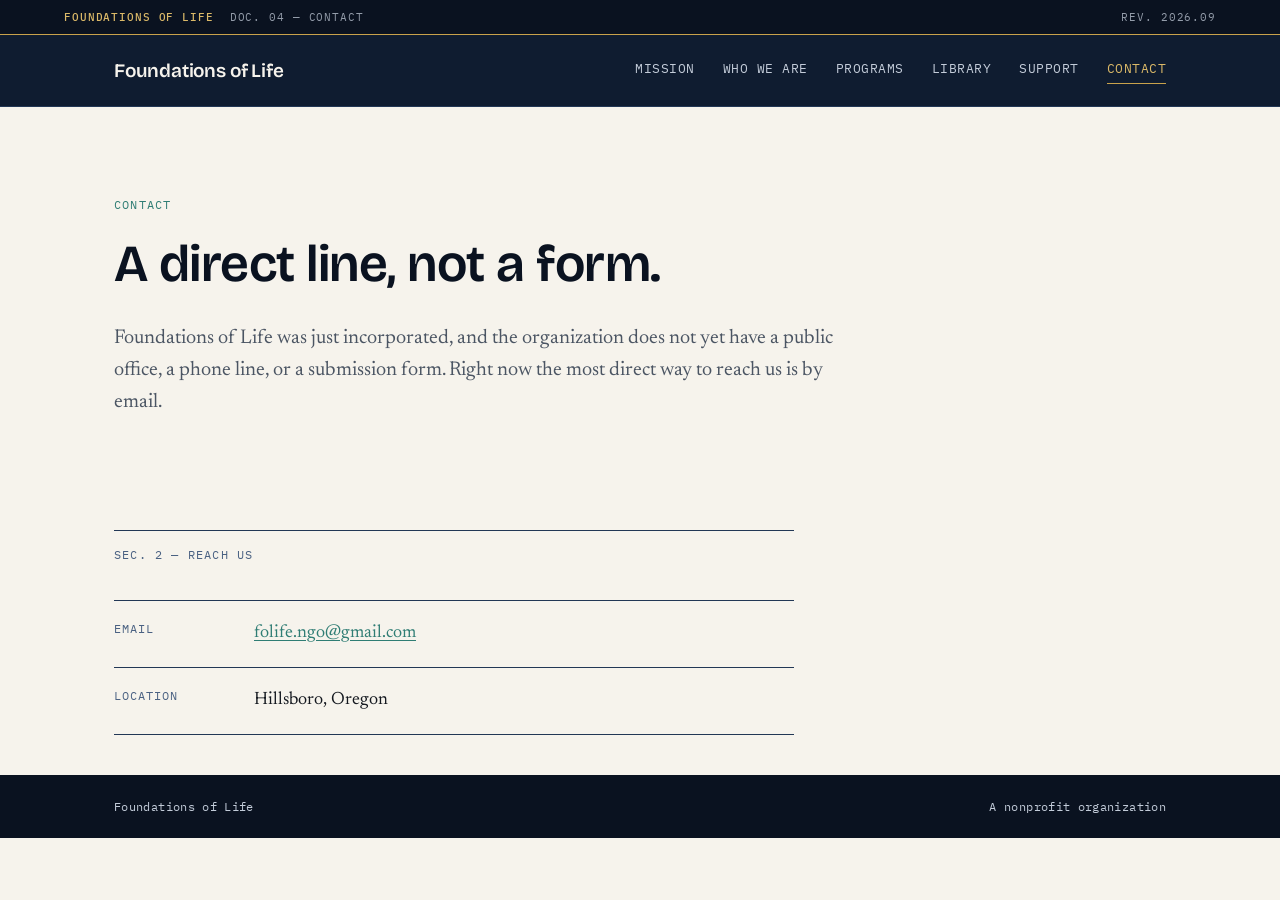
==== contact.html @ 559e9e37 "Add Contact page States plainly that FoL has no public office, phone line, or form yet; lists only t" ====
<!DOCTYPE html>
<html lang="en">
<head>
<meta charset="UTF-8">
<meta name="viewport" content="width=device-width, initial-scale=1.0">
<title>Foundations of Life — Contact</title>
<meta name="description" content="Contact Foundations of Life, an Oregon nonprofit based in Hillsboro, Oregon.">
<link rel="preconnect" href="https://fonts.googleapis.com">
<link rel="preconnect" href="https://fonts.gstatic.com" crossorigin>
<link href="https://fonts.googleapis.com/css2?family=Newsreader:ital,opsz,wght@0,6..72,400;0,6..72,500;0,6..72,600;1,6..72,400&family=Bricolage+Grotesque:opsz,wght@12..96,500;12..96,600;12..96,700&family=IBM+Plex+Mono:wght@400;500&display=swap" rel="stylesheet">
<link rel="stylesheet" href="css/style.css">
</head>
<body>
<div class="doc-strip">
<span class="doc-strip__label">FOUNDATIONS OF LIFE</span>
<span class="doc-strip__meta">DOC. 04 — CONTACT</span>
<span class="doc-strip__meta doc-strip__meta--right">REV. <span id="doc-rev">2026.09</span></span>
</div>
<header class="site-header">
<nav class="site-nav">
<a href="index.html" class="site-nav__mark">Foundations&nbsp;of&nbsp;Life</a>
<div class="site-nav__links">
<a href="index.html">Mission</a>
<a href="who-we-are.html">Who We Are</a>
<a href="programs.html">Programs</a>
<a href="library.html">Library</a>
<a href="support.html">Support</a>
<a href="contact.html" class="is-active">Contact</a>
</div>
</nav>
</header>
<main>
<section class="hero">
<p class="hero__kicker">Contact</p>
<h1 class="hero__title">A direct line, not a form.</h1>
<p class="hero__lede">
Foundations of Life was just incorporated, and the organization does not yet have a
public office, a phone line, or a submission form. Right now the most direct way to
reach us is by email.
</p>
</section>
<section class="thesis">
<p class="section-kicker">Sec. 2 — Reach Us</p>
<dl class="contact-info">
<div class="contact-info__row">
<dt>Email</dt>
<dd><a class="text-link" href="mailto:folife.ngo@gmail.com">folife.ngo@gmail.com</a></dd>
</div>
<div class="contact-info__row">
<dt>Location</dt>
<dd>Hillsboro, Oregon</dd>
</div>
</dl>
</section>
</main>
<footer class="site-footer">
<div class="site-footer__row">
<span>Foundations of Life</span>
<span>A nonprofit organization</span>
</div>
</footer>
</body>
</html>
---- css/style.css ----
/* ===========================================================
   Foundations of Life — visual system
   Palette: navy / gold / teal
   Type: Newsreader (serif body) + Bricolage Grotesque (display)
         + IBM Plex Mono (labels/data)
   Tone: editorial, document-like, footnoted — no decorative
   illustration. Photography placeholders only.
   =========================================================== */

:root {
  --navy-950: #0a1220;
  --navy-900: #0f1c30;
  --navy-800: #16283f;
  --navy-700: #223755;
  --navy-500: #4a6182;
  --navy-200: #c3ccd9;

  --paper: #f6f3ec;
  --paper-dim: #ece7db;

  --gold-500: #c9a24b;
  --gold-400: #dbb968;

  --teal-500: #2f7d74;
  --teal-400: #4a9c92;

  --ink: #14181f;
  --ink-soft: #4b5563;

  --font-serif: "Newsreader", Georgia, serif;
  --font-display: "Bricolage Grotesque", "Newsreader", serif;
  --font-mono: "IBM Plex Mono", ui-monospace, monospace;

  --measure: 68ch;
  --gutter: clamp(20px, 5vw, 64px);
}

* { box-sizing: border-box; }

html { scroll-behavior: smooth; }

body {
  margin: 0;
  background: var(--paper);
  color: var(--ink);
  font-family: var(--font-serif);
  font-size: 18px;
  line-height: 1.65;
  -webkit-font-smoothing: antialiased;
}

.doc-strip {
  display: flex;
  justify-content: space-between;
  align-items: center;
  gap: 16px;
  background: var(--navy-950);
  color: var(--navy-200);
  font-family: var(--font-mono);
  font-size: 11px;
  letter-spacing: 0.08em;
  padding: 8px var(--gutter);
  border-bottom: 1px solid var(--gold-500);
}

.doc-strip__label { color: var(--gold-400); font-weight: 500; }
.doc-strip__meta { opacity: 0.75; }
.doc-strip__meta--right { margin-left: auto; }

.site-header {
  background: var(--navy-900);
  border-bottom: 1px solid var(--navy-700);
}

.site-nav {
  display: flex;
  align-items: center;
  justify-content: space-between;
  flex-wrap: wrap;
  gap: 12px 24px;
  max-width: 1180px;
  margin: 0 auto;
  padding: 20px var(--gutter);
}

.site-nav__mark {
  font-family: var(--font-display);
  font-weight: 600;
  font-size: 19px;
  color: var(--paper);
  text-decoration: none;
  letter-spacing: -0.01em;
}

.site-nav__links {
  display: flex;
  flex-wrap: wrap;
  gap: 4px 28px;
}

.site-nav__links a {
  font-family: var(--font-mono);
  font-size: 12.5px;
  letter-spacing: 0.04em;
  text-transform: uppercase;
  color: var(--navy-200);
  text-decoration: none;
  padding-bottom: 4px;
  border-bottom: 1px solid transparent;
}

.site-nav__links a:hover { color: var(--gold-400); }

.site-nav__links a.is-active {
  color: var(--gold-400);
  border-bottom-color: var(--gold-500);
}

main { max-width: 1180px; margin: 0 auto; padding: 0 var(--gutter); }

.hero {
  padding: 88px 0 56px;
  max-width: 900px;
}

.hero__kicker {
  font-family: var(--font-mono);
  font-size: 12px;
  letter-spacing: 0.1em;
  text-transform: uppercase;
  color: var(--teal-500);
  margin: 0 0 20px;
}

.hero__title {
  font-family: var(--font-display);
  font-weight: 600;
  font-size: clamp(32px, 5vw, 52px);
  line-height: 1.12;
  letter-spacing: -0.01em;
  color: var(--navy-950);
  margin: 0 0 28px;
}

.hero__lede {
  font-size: 20px;
  line-height: 1.6;
  color: var(--ink-soft);
  max-width: var(--measure);
  margin: 0;
}

.plate { padding: 24px 0 72px; }

.plate__frame {
  border: 1px solid var(--navy-700);
  background: var(--navy-900);
}

.plate__placeholder {
  aspect-ratio: 16 / 8;
  display: flex;
  flex-direction: column;
  align-items: center;
  justify-content: center;
  gap: 10px;
  text-align: center;
  padding: 32px;
  background:
    repeating-linear-gradient(135deg, rgba(201,162,75,0.06) 0px, rgba(201,162,75,0.06) 1px, transparent 1px, transparent 14px);
}

.plate__placeholder-label {
  font-family: var(--font-mono);
  font-size: 11px;
  letter-spacing: 0.12em;
  color: var(--gold-400);
}

.plate__placeholder-note {
  font-family: var(--font-mono);
  font-size: 12px;
  color: var(--navy-200);
  max-width: 40ch;
}

.plate__caption {
  font-family: var(--font-mono);
  font-size: 12px;
  color: var(--ink-soft);
  padding: 12px 16px;
  margin: 0;
  border-top: 1px solid var(--navy-700);
  background: var(--paper-dim);
}

.section-kicker {
  font-family: var(--font-mono);
  font-size: 12px;
  letter-spacing: 0.1em;
  text-transform: uppercase;
  color: var(--navy-500);
  border-top: 1px solid var(--navy-700);
  padding-top: 14px;
  margin: 0 0 36px;
}

.pillars { padding: 56px 0; }

.pillars__grid {
  display: grid;
  grid-template-columns: repeat(auto-fit, minmax(240px, 1fr));
  gap: 40px;
}

.pillar__num {
  display: block;
  font-family: var(--font-mono);
  font-size: 13px;
  color: var(--gold-500);
  margin-bottom: 10px;
}

.pillar__title {
  font-family: var(--font-display);
  font-weight: 600;
  font-size: 22px;
  color: var(--navy-950);
  margin: 0 0 12px;
}

.pillar__body {
  color: var(--ink-soft);
  font-size: 16.5px;
  line-height: 1.6;
  margin: 0;
}

.thesis { padding: 56px 0 40px; max-width: var(--measure); }

.thesis__statement {
  font-family: var(--font-serif);
  font-style: italic;
  font-size: 24px;
  line-height: 1.45;
  color: var(--teal-500);
  border-left: 3px solid var(--teal-500);
  padding-left: 24px;
  margin: 0 0 28px;
}

.thesis__body {
  color: var(--ink);
  margin: 0;
}

.text-link {
  color: var(--teal-500);
  text-underline-offset: 3px;
}

.text-link:hover { color: var(--teal-400); }

.contact-info {
  max-width: var(--measure);
  margin: 0;
}

.contact-info__row {
  display: flex;
  gap: 20px;
  padding: 18px 0;
  border-top: 1px solid var(--navy-700);
}

.contact-info__row:last-child { border-bottom: 1px solid var(--navy-700); }

.contact-info dt {
  font-family: var(--font-mono);
  font-size: 12px;
  letter-spacing: 0.08em;
  text-transform: uppercase;
  color: var(--navy-500);
  width: 120px;
  flex-shrink: 0;
  margin: 0;
}

.contact-info dd {
  margin: 0;
  font-size: 18px;
  color: var(--ink);
}

.footnote-ref a, .footnote-back {
  color: var(--gold-500);
  text-decoration: none;
  font-style: normal;
  font-family: var(--font-mono);
  font-size: 0.6em;
  vertical-align: super;
}

.footnotes {
  border-top: 1px solid var(--navy-700);
  padding: 24px 0 80px;
  font-family: var(--font-mono);
  font-size: 12.5px;
  color: var(--ink-soft);
  max-width: var(--measure);
}

.footnotes ol { padding-left: 18px; margin: 0; }
.footnotes li { margin-bottom: 6px; }

.site-footer {
  background: var(--navy-950);
  color: var(--navy-200);
  font-family: var(--font-mono);
  font-size: 12px;
  letter-spacing: 0.03em;
}

.site-footer__row {
  max-width: 1180px;
  margin: 0 auto;
  padding: 22px var(--gutter);
  display: flex;
  justify-content: space-between;
  flex-wrap: wrap;
  gap: 8px;
}

@media (max-width: 640px) {
  .doc-strip__meta:not(.doc-strip__meta--right) { display: none; }
  .hero { padding-top: 56px; }
}
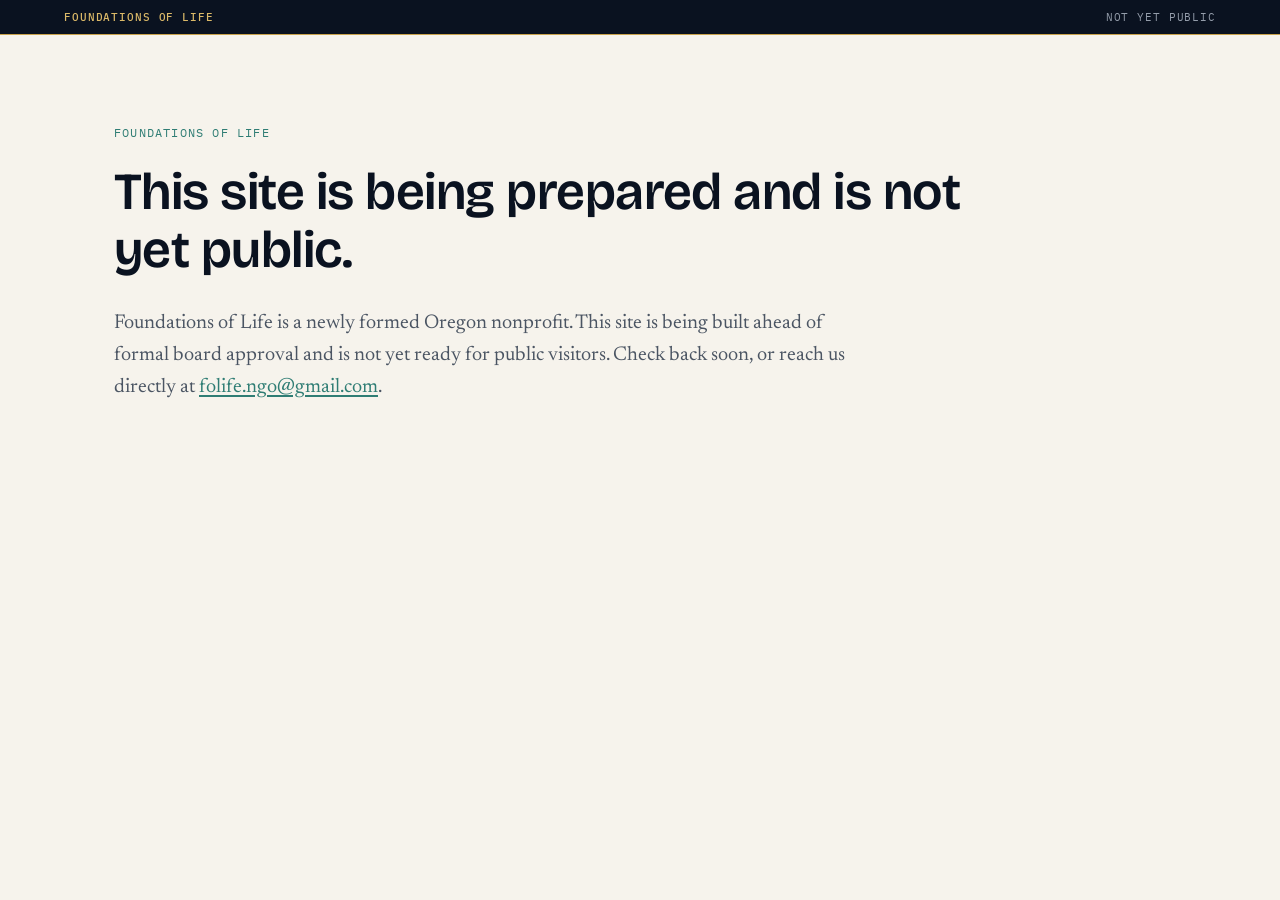
==== commit e3f2326b: "Take site offline pending board approval Replaces all pages with a minimal holding notice. The built" ====
--- a/contact.html
+++ b/contact.html
@@ -3,8 +3,8 @@
 <head>
 <meta charset="UTF-8">
 <meta name="viewport" content="width=device-width, initial-scale=1.0">
-<title>Foundations of Life — Contact</title>
-<meta name="description" content="Contact Foundations of Life, an Oregon nonprofit based in Hillsboro, Oregon.">
+<title>Foundations of Life</title>
+<meta name="description" content="Foundations of Life. This site is being prepared and is not yet public.">
 <link rel="preconnect" href="https://fonts.googleapis.com">
 <link rel="preconnect" href="https://fonts.gstatic.com" crossorigin>
 <link href="https://fonts.googleapis.com/css2?family=Newsreader:ital,opsz,wght@0,6..72,400;0,6..72,500;0,6..72,600;1,6..72,400&family=Bricolage+Grotesque:opsz,wght@12..96,500;12..96,600;12..96,700&family=IBM+Plex+Mono:wght@400;500&display=swap" rel="stylesheet">
@@ -13,51 +13,19 @@
 <body>
 <div class="doc-strip">
 <span class="doc-strip__label">FOUNDATIONS OF LIFE</span>
-<span class="doc-strip__meta">DOC. 04 — CONTACT</span>
-<span class="doc-strip__meta doc-strip__meta--right">REV. <span id="doc-rev">2026.09</span></span>
+<span class="doc-strip__meta">NOT YET PUBLIC</span>
 </div>
-<header class="site-header">
-<nav class="site-nav">
-<a href="index.html" class="site-nav__mark">Foundations&nbsp;of&nbsp;Life</a>
-<div class="site-nav__links">
-<a href="index.html">Mission</a>
-<a href="who-we-are.html">Who We Are</a>
-<a href="programs.html">Programs</a>
-<a href="library.html">Library</a>
-<a href="support.html">Support</a>
-<a href="contact.html" class="is-active">Contact</a>
-</div>
-</nav>
-</header>
 <main>
 <section class="hero">
-<p class="hero__kicker">Contact</p>
-<h1 class="hero__title">A direct line, not a form.</h1>
+<p class="hero__kicker">Foundations of Life</p>
+<h1 class="hero__title">This site is being prepared and is not yet public.</h1>
 <p class="hero__lede">
-Foundations of Life was just incorporated, and the organization does not yet have a
-public office, a phone line, or a submission form. Right now the most direct way to
-reach us is by email.
+Foundations of Life is a newly formed Oregon nonprofit. This site is being built
+ahead of formal board approval and is not yet ready for public visitors. Check back
+soon, or reach us directly at
+<a class="text-link" href="mailto:folife.ngo@gmail.com">folife.ngo@gmail.com</a>.
 </p>
 </section>
-<section class="thesis">
-<p class="section-kicker">Sec. 2 — Reach Us</p>
-<dl class="contact-info">
-<div class="contact-info__row">
-<dt>Email</dt>
-<dd><a class="text-link" href="mailto:folife.ngo@gmail.com">folife.ngo@gmail.com</a></dd>
-</div>
-<div class="contact-info__row">
-<dt>Location</dt>
-<dd>Hillsboro, Oregon</dd>
-</div>
-</dl>
-</section>
 </main>
-<footer class="site-footer">
-<div class="site-footer__row">
-<span>Foundations of Life</span>
-<span>A nonprofit organization</span>
-</div>
-</footer>
 </body>
 </html>
--- a/css/style.css
+++ b/css/style.css
@@ -235,6 +235,14 @@
   line-height: 1.6;
   margin: 0;
 }
+
+.pillar-link {
+  display: block;
+  text-decoration: none;
+  color: inherit;
+}
+
+.pillar-link:hover .pillar__title { color: var(--teal-500); }
 
 .thesis { padding: 56px 0 40px; max-width: var(--measure); }
 
@@ -313,6 +321,91 @@
 .footnotes ol { padding-left: 18px; margin: 0; }
 .footnotes li { margin-bottom: 6px; }
 
+.library-doc {
+  max-width: 820px;
+  padding: 8px 0 80px;
+}
+
+.library-doc p {
+  margin: 0 0 20px;
+  color: var(--ink);
+}
+
+.library-doc .doc-meta { margin: 28px 0 40px; }
+
+.doc-title {
+  font-family: var(--font-display);
+  font-weight: 600;
+  font-size: clamp(28px, 4vw, 38px);
+  line-height: 1.15;
+  letter-spacing: -0.01em;
+  color: var(--navy-950);
+  margin: 0 0 10px;
+}
+
+.doc-subtitle {
+  font-family: var(--font-mono);
+  font-size: 13px;
+  letter-spacing: 0.05em;
+  color: var(--teal-500);
+  margin: 0 0 28px;
+}
+
+.doc-h2 {
+  font-family: var(--font-display);
+  font-weight: 600;
+  font-size: 25px;
+  color: var(--navy-950);
+  border-top: 1px solid var(--navy-700);
+  padding-top: 32px;
+  margin: 48px 0 18px;
+}
+
+.doc-h2:first-of-type { margin-top: 0; }
+
+.doc-h3 {
+  font-family: var(--font-display);
+  font-weight: 600;
+  font-size: 18px;
+  color: var(--teal-500);
+  margin: 30px 0 12px;
+}
+
+.doc-table {
+  width: 100%;
+  border-collapse: collapse;
+  margin: 8px 0 28px;
+  font-size: 14.5px;
+}
+
+.doc-table th, .doc-table td {
+  border: 1px solid var(--navy-700);
+  padding: 10px 14px;
+  text-align: left;
+  vertical-align: top;
+}
+
+.doc-table th {
+  font-family: var(--font-mono);
+  font-size: 11px;
+  letter-spacing: 0.06em;
+  text-transform: uppercase;
+  color: var(--navy-500);
+  background: var(--paper-dim);
+}
+
+.doc-table td { color: var(--ink-soft); }
+
+.library-doc .references {
+  font-family: var(--font-mono);
+  font-size: 12.5px;
+  color: var(--ink-soft);
+  padding-left: 18px;
+  margin: 0;
+}
+
+.library-doc .references li { margin-bottom: 8px; }
+
 .site-footer {
   background: var(--navy-950);
   color: var(--navy-200);
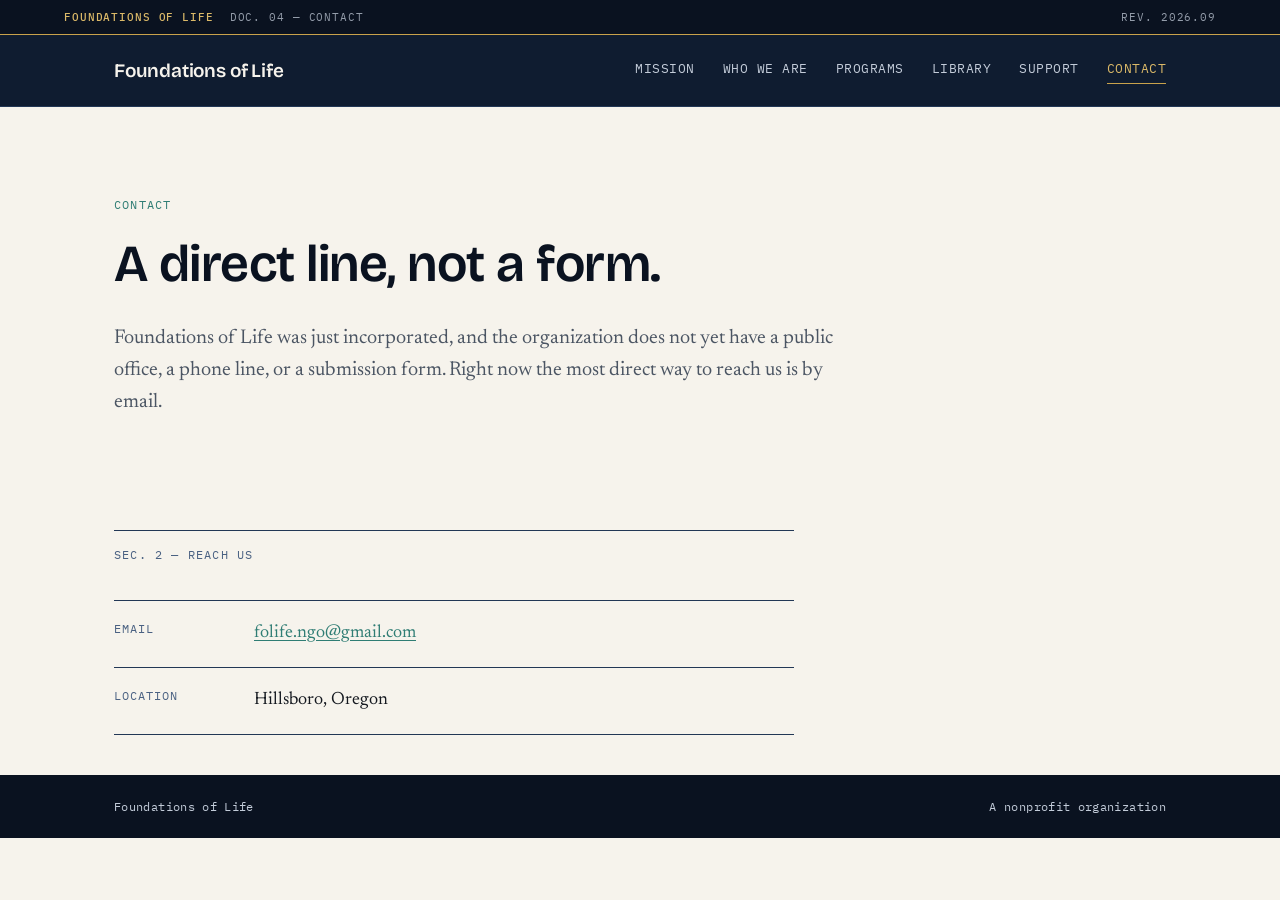
==== commit 5a792665: "Restore Mission, Who We Are, Programs, and Contact pages The prior merge resolved the library.html c" ====
--- a/contact.html
+++ b/contact.html
@@ -3,8 +3,8 @@
 <head>
 <meta charset="UTF-8">
 <meta name="viewport" content="width=device-width, initial-scale=1.0">
-<title>Foundations of Life</title>
-<meta name="description" content="Foundations of Life. This site is being prepared and is not yet public.">
+<title>Foundations of Life — Contact</title>
+<meta name="description" content="Contact Foundations of Life, an Oregon nonprofit based in Hillsboro, Oregon.">
 <link rel="preconnect" href="https://fonts.googleapis.com">
 <link rel="preconnect" href="https://fonts.gstatic.com" crossorigin>
 <link href="https://fonts.googleapis.com/css2?family=Newsreader:ital,opsz,wght@0,6..72,400;0,6..72,500;0,6..72,600;1,6..72,400&family=Bricolage+Grotesque:opsz,wght@12..96,500;12..96,600;12..96,700&family=IBM+Plex+Mono:wght@400;500&display=swap" rel="stylesheet">
@@ -13,19 +13,51 @@
 <body>
 <div class="doc-strip">
 <span class="doc-strip__label">FOUNDATIONS OF LIFE</span>
-<span class="doc-strip__meta">NOT YET PUBLIC</span>
+<span class="doc-strip__meta">DOC. 04 — CONTACT</span>
+<span class="doc-strip__meta doc-strip__meta--right">REV. <span id="doc-rev">2026.09</span></span>
 </div>
+<header class="site-header">
+<nav class="site-nav">
+<a href="index.html" class="site-nav__mark">Foundations&nbsp;of&nbsp;Life</a>
+<div class="site-nav__links">
+<a href="index.html">Mission</a>
+<a href="who-we-are.html">Who We Are</a>
+<a href="programs.html">Programs</a>
+<a href="library.html">Library</a>
+<a href="support.html">Support</a>
+<a href="contact.html" class="is-active">Contact</a>
+</div>
+</nav>
+</header>
 <main>
 <section class="hero">
-<p class="hero__kicker">Foundations of Life</p>
-<h1 class="hero__title">This site is being prepared and is not yet public.</h1>
+<p class="hero__kicker">Contact</p>
+<h1 class="hero__title">A direct line, not a form.</h1>
 <p class="hero__lede">
-Foundations of Life is a newly formed Oregon nonprofit. This site is being built
-ahead of formal board approval and is not yet ready for public visitors. Check back
-soon, or reach us directly at
-<a class="text-link" href="mailto:folife.ngo@gmail.com">folife.ngo@gmail.com</a>.
+Foundations of Life was just incorporated, and the organization does not yet have a
+public office, a phone line, or a submission form. Right now the most direct way to
+reach us is by email.
 </p>
 </section>
+<section class="thesis">
+<p class="section-kicker">Sec. 2 — Reach Us</p>
+<dl class="contact-info">
+<div class="contact-info__row">
+<dt>Email</dt>
+<dd><a class="text-link" href="mailto:folife.ngo@gmail.com">folife.ngo@gmail.com</a></dd>
+</div>
+<div class="contact-info__row">
+<dt>Location</dt>
+<dd>Hillsboro, Oregon</dd>
+</div>
+</dl>
+</section>
 </main>
+<footer class="site-footer">
+<div class="site-footer__row">
+<span>Foundations of Life</span>
+<span>A nonprofit organization</span>
+</div>
+</footer>
 </body>
 </html>
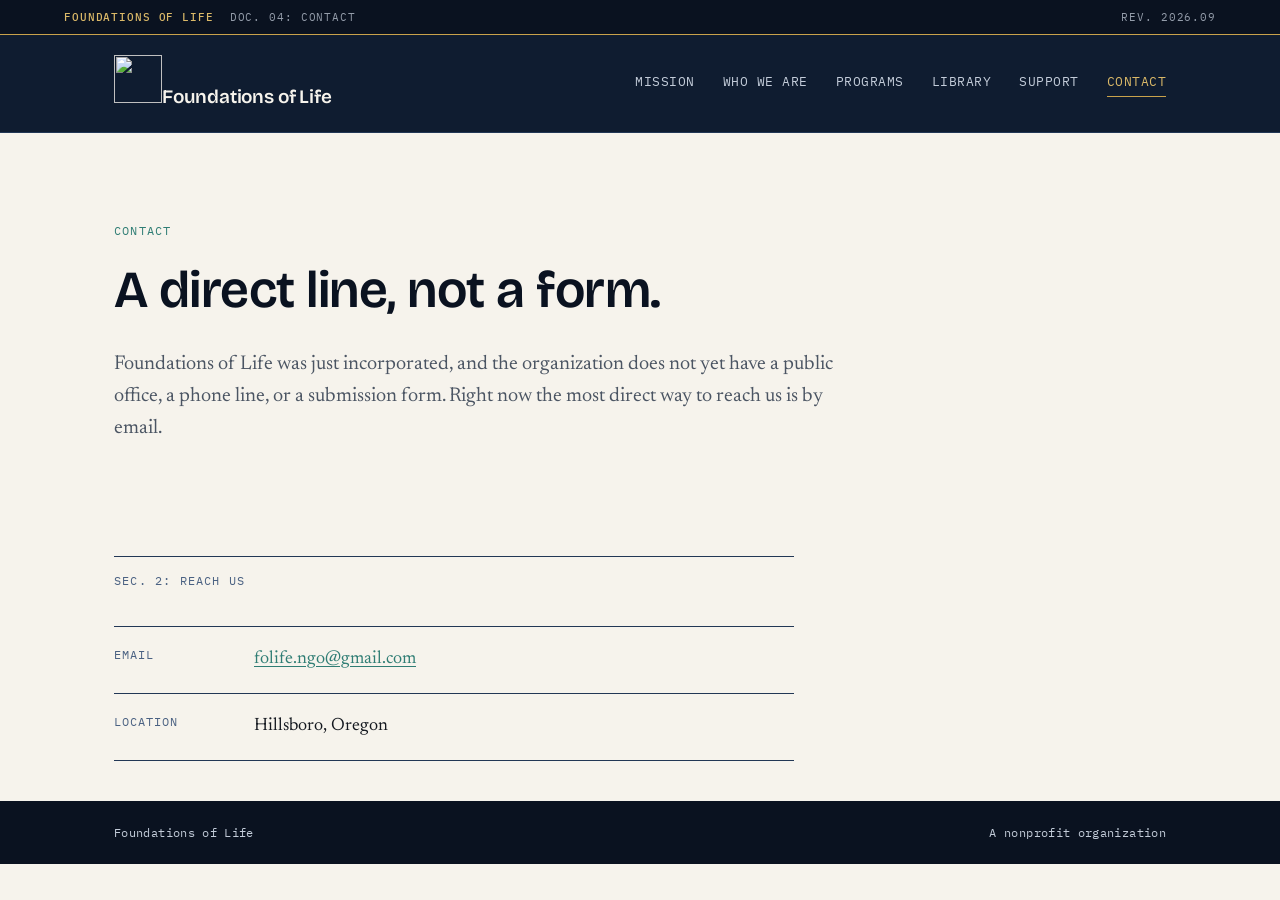
==== commit b89b362f: "Rebrand to official logo palette: update all pages" ====
--- a/contact.html
+++ b/contact.html
@@ -3,22 +3,25 @@
 <head>
 <meta charset="UTF-8">
 <meta name="viewport" content="width=device-width, initial-scale=1.0">
-<title>Foundations of Life — Contact</title>
+<title>Foundations of Life | Contact</title>
 <meta name="description" content="Contact Foundations of Life, an Oregon nonprofit based in Hillsboro, Oregon.">
 <link rel="preconnect" href="https://fonts.googleapis.com">
 <link rel="preconnect" href="https://fonts.gstatic.com" crossorigin>
 <link href="https://fonts.googleapis.com/css2?family=Newsreader:ital,opsz,wght@0,6..72,400;0,6..72,500;0,6..72,600;1,6..72,400&family=Bricolage+Grotesque:opsz,wght@12..96,500;12..96,600;12..96,700&family=IBM+Plex+Mono:wght@400;500&display=swap" rel="stylesheet">
 <link rel="stylesheet" href="css/style.css">
+<link rel="icon" type="image/png" href="img/favicon.png">
+<link rel="apple-touch-icon" href="img/apple-touch-icon.png">
+<meta name="theme-color" content="#2b3d27">
 </head>
 <body>
 <div class="doc-strip">
 <span class="doc-strip__label">FOUNDATIONS OF LIFE</span>
-<span class="doc-strip__meta">DOC. 04 — CONTACT</span>
+<span class="doc-strip__meta">DOC. 04: CONTACT</span>
 <span class="doc-strip__meta doc-strip__meta--right">REV. <span id="doc-rev">2026.09</span></span>
 </div>
 <header class="site-header">
 <nav class="site-nav">
-<a href="index.html" class="site-nav__mark">Foundations&nbsp;of&nbsp;Life</a>
+<a href="index.html" class="site-nav__mark"><img src="img/fol-icon.png" alt="" class="site-nav__emblem" width="48" height="48"><span>Foundations&nbsp;of&nbsp;Life</span></a>
 <div class="site-nav__links">
 <a href="index.html">Mission</a>
 <a href="who-we-are.html">Who We Are</a>
@@ -40,7 +43,7 @@
 </p>
 </section>
 <section class="thesis">
-<p class="section-kicker">Sec. 2 — Reach Us</p>
+<p class="section-kicker">Sec. 2: Reach Us</p>
 <dl class="contact-info">
 <div class="contact-info__row">
 <dt>Email</dt>
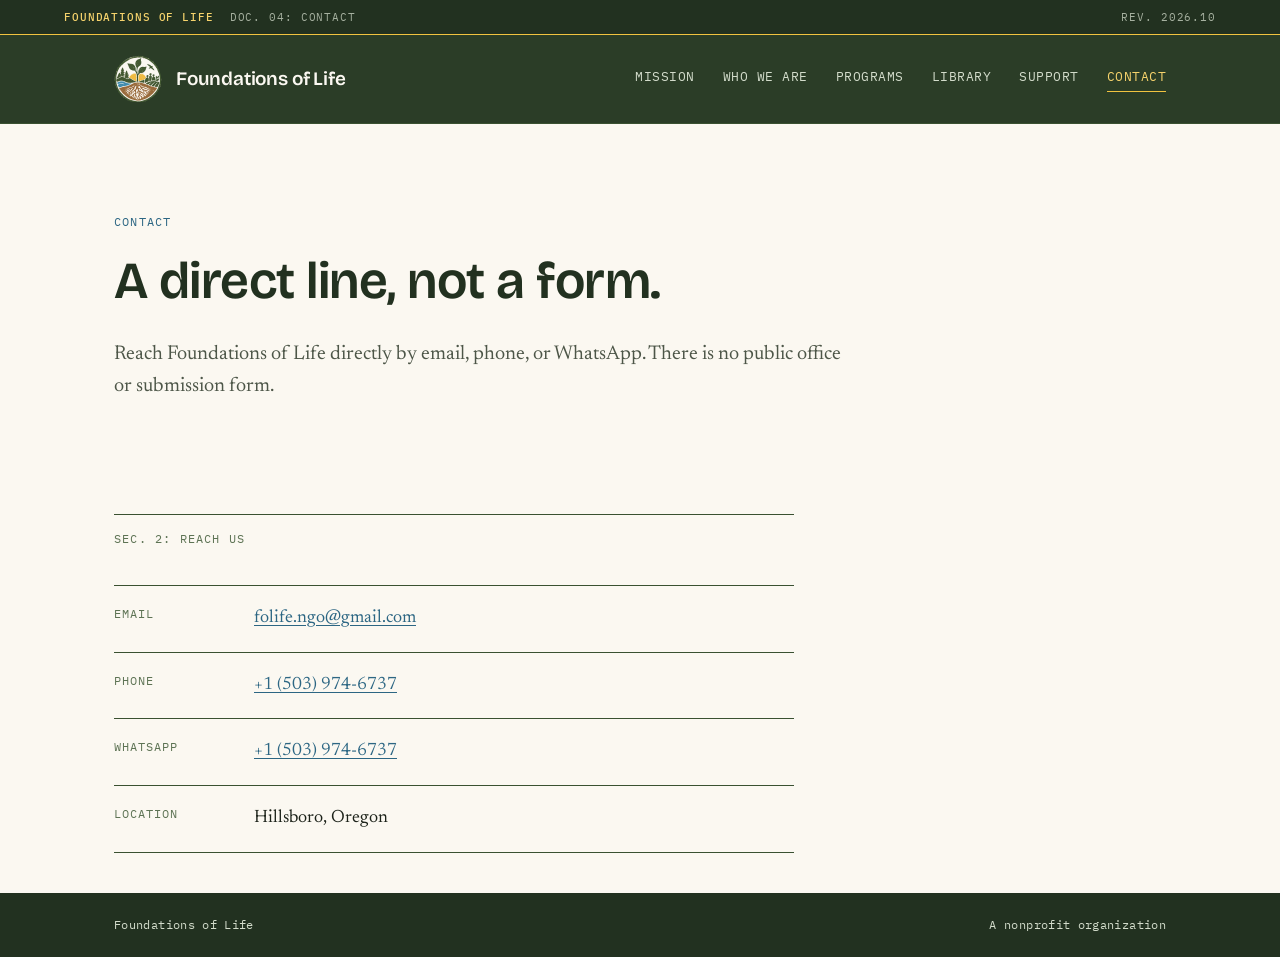
==== commit b663d122: "October 2026 content update: board, programs, support, contact, library revisions" ====
--- a/contact.html
+++ b/contact.html
@@ -17,7 +17,7 @@
 <div class="doc-strip">
 <span class="doc-strip__label">FOUNDATIONS OF LIFE</span>
 <span class="doc-strip__meta">DOC. 04: CONTACT</span>
-<span class="doc-strip__meta doc-strip__meta--right">REV. <span id="doc-rev">2026.09</span></span>
+<span class="doc-strip__meta doc-strip__meta--right">REV. <span id="doc-rev">2026.10</span></span>
 </div>
 <header class="site-header">
 <nav class="site-nav">
@@ -37,9 +37,8 @@
 <p class="hero__kicker">Contact</p>
 <h1 class="hero__title">A direct line, not a form.</h1>
 <p class="hero__lede">
-Foundations of Life was just incorporated, and the organization does not yet have a
-public office, a phone line, or a submission form. Right now the most direct way to
-reach us is by email.
+Reach Foundations of Life directly by email, phone, or WhatsApp. There is no public
+office or submission form.
 </p>
 </section>
 <section class="thesis">
@@ -48,6 +47,14 @@
 <div class="contact-info__row">
 <dt>Email</dt>
 <dd><a class="text-link" href="mailto:folife.ngo@gmail.com">folife.ngo@gmail.com</a></dd>
+</div>
+<div class="contact-info__row">
+<dt>Phone</dt>
+<dd><a class="text-link" href="tel:+15039746737">+1 (503) 974-6737</a></dd>
+</div>
+<div class="contact-info__row">
+<dt>WhatsApp</dt>
+<dd><a class="text-link" href="https://wa.me/15039746737">+1 (503) 974-6737</a></dd>
 </div>
 <div class="contact-info__row">
 <dt>Location</dt>
--- a/css/style.css
+++ b/css/style.css
@@ -1,31 +1,40 @@
 /* ===========================================================
-   Foundations of Life — visual system
-   Palette: navy / gold / teal
+   Foundations of Life: visual system
+   Palette: taken from the official logo (Oct 2026)
+            forest green, soil brown, sun yellow, water blue
    Type: Newsreader (serif body) + Bricolage Grotesque (display)
          + IBM Plex Mono (labels/data)
-   Tone: editorial, document-like, footnoted — no decorative
+   Tone: editorial, document-like, footnoted, no decorative
    illustration. Photography placeholders only.
    =========================================================== */
 
 :root {
-  --navy-950: #0a1220;
-  --navy-900: #0f1c30;
-  --navy-800: #16283f;
-  --navy-700: #223755;
-  --navy-500: #4a6182;
-  --navy-200: #c3ccd9;
-
-  --paper: #f6f3ec;
-  --paper-dim: #ece7db;
-
-  --gold-500: #c9a24b;
-  --gold-400: #dbb968;
-
-  --teal-500: #2f7d74;
-  --teal-400: #4a9c92;
-
-  --ink: #14181f;
-  --ink-soft: #4b5563;
+  /* Forest green: structure, headers, headings */
+  --forest-950: #223120;
+  --forest-900: #2b3d27;
+  --forest-800: #33482e;
+  --forest-700: #3a5131;
+  --forest-500: #5d7354;
+  --forest-200: #d3dccb;
+
+  /* Paper: matches the logo's ground */
+  --paper: #fbf8f1;
+  --paper-dim: #f1ebdc;
+
+  /* Sun yellow: accents on dark ground only */
+  --sun-500: #f1c340;
+  --sun-400: #f6d36c;
+
+  /* Soil brown: accents on light ground */
+  --soil-500: #844a1d;
+  --soil-400: #a0612f;
+
+  /* Water blue: links and secondary emphasis */
+  --water-600: #2c6683;
+  --water-500: #3a7a9a;
+
+  --ink: #1c2219;
+  --ink-soft: #4d5648;
 
   --font-serif: "Newsreader", Georgia, serif;
   --font-display: "Bricolage Grotesque", "Newsreader", serif;
@@ -54,22 +63,22 @@
   justify-content: space-between;
   align-items: center;
   gap: 16px;
-  background: var(--navy-950);
-  color: var(--navy-200);
+  background: var(--forest-950);
+  color: var(--forest-200);
   font-family: var(--font-mono);
   font-size: 11px;
   letter-spacing: 0.08em;
   padding: 8px var(--gutter);
-  border-bottom: 1px solid var(--gold-500);
-}
-
-.doc-strip__label { color: var(--gold-400); font-weight: 500; }
+  border-bottom: 1px solid var(--sun-500);
+}
+
+.doc-strip__label { color: var(--sun-400); font-weight: 500; }
 .doc-strip__meta { opacity: 0.75; }
 .doc-strip__meta--right { margin-left: auto; }
 
 .site-header {
-  background: var(--navy-900);
-  border-bottom: 1px solid var(--navy-700);
+  background: var(--forest-900);
+  border-bottom: 1px solid var(--forest-700);
 }
 
 .site-nav {
@@ -84,6 +93,9 @@
 }
 
 .site-nav__mark {
+  display: inline-flex;
+  align-items: center;
+  gap: 14px;
   font-family: var(--font-display);
   font-weight: 600;
   font-size: 19px;
@@ -92,6 +104,12 @@
   letter-spacing: -0.01em;
 }
 
+.site-nav__emblem {
+  width: 48px;
+  height: 48px;
+  flex-shrink: 0;
+}
+
 .site-nav__links {
   display: flex;
   flex-wrap: wrap;
@@ -103,17 +121,17 @@
   font-size: 12.5px;
   letter-spacing: 0.04em;
   text-transform: uppercase;
-  color: var(--navy-200);
+  color: var(--forest-200);
   text-decoration: none;
   padding-bottom: 4px;
   border-bottom: 1px solid transparent;
 }
 
-.site-nav__links a:hover { color: var(--gold-400); }
+.site-nav__links a:hover { color: var(--sun-400); }
 
 .site-nav__links a.is-active {
-  color: var(--gold-400);
-  border-bottom-color: var(--gold-500);
+  color: var(--sun-400);
+  border-bottom-color: var(--sun-500);
 }
 
 main { max-width: 1180px; margin: 0 auto; padding: 0 var(--gutter); }
@@ -128,7 +146,7 @@
   font-size: 12px;
   letter-spacing: 0.1em;
   text-transform: uppercase;
-  color: var(--teal-500);
+  color: var(--water-600);
   margin: 0 0 20px;
 }
 
@@ -138,8 +156,22 @@
   font-size: clamp(32px, 5vw, 52px);
   line-height: 1.12;
   letter-spacing: -0.01em;
-  color: var(--navy-950);
+  color: var(--forest-950);
   margin: 0 0 28px;
+}
+
+.hero--with-emblem {
+  max-width: none;
+  display: grid;
+  grid-template-columns: minmax(0, 1fr) clamp(200px, 26vw, 300px);
+  gap: clamp(32px, 6vw, 80px);
+  align-items: center;
+}
+
+.hero__emblem {
+  width: 100%;
+  height: auto;
+  display: block;
 }
 
 .hero__lede {
@@ -153,8 +185,8 @@
 .plate { padding: 24px 0 72px; }
 
 .plate__frame {
-  border: 1px solid var(--navy-700);
-  background: var(--navy-900);
+  border: 1px solid var(--forest-700);
+  background: var(--forest-900);
 }
 
 .plate__placeholder {
@@ -167,20 +199,20 @@
   text-align: center;
   padding: 32px;
   background:
-    repeating-linear-gradient(135deg, rgba(201,162,75,0.06) 0px, rgba(201,162,75,0.06) 1px, transparent 1px, transparent 14px);
+    repeating-linear-gradient(135deg, rgba(241,195,64,0.09) 0px, rgba(241,195,64,0.09) 1px, transparent 1px, transparent 14px);
 }
 
 .plate__placeholder-label {
   font-family: var(--font-mono);
   font-size: 11px;
   letter-spacing: 0.12em;
-  color: var(--gold-400);
+  color: var(--sun-400);
 }
 
 .plate__placeholder-note {
   font-family: var(--font-mono);
   font-size: 12px;
-  color: var(--navy-200);
+  color: var(--forest-200);
   max-width: 40ch;
 }
 
@@ -190,7 +222,7 @@
   color: var(--ink-soft);
   padding: 12px 16px;
   margin: 0;
-  border-top: 1px solid var(--navy-700);
+  border-top: 1px solid var(--forest-700);
   background: var(--paper-dim);
 }
 
@@ -199,8 +231,8 @@
   font-size: 12px;
   letter-spacing: 0.1em;
   text-transform: uppercase;
-  color: var(--navy-500);
-  border-top: 1px solid var(--navy-700);
+  color: var(--forest-500);
+  border-top: 1px solid var(--forest-700);
   padding-top: 14px;
   margin: 0 0 36px;
 }
@@ -217,7 +249,7 @@
   display: block;
   font-family: var(--font-mono);
   font-size: 13px;
-  color: var(--gold-500);
+  color: var(--soil-500);
   margin-bottom: 10px;
 }
 
@@ -225,7 +257,7 @@
   font-family: var(--font-display);
   font-weight: 600;
   font-size: 22px;
-  color: var(--navy-950);
+  color: var(--forest-950);
   margin: 0 0 12px;
 }
 
@@ -242,7 +274,7 @@
   color: inherit;
 }
 
-.pillar-link:hover .pillar__title { color: var(--teal-500); }
+.pillar-link:hover .pillar__title { color: var(--water-600); }
 
 .thesis { padding: 56px 0 40px; max-width: var(--measure); }
 
@@ -251,8 +283,8 @@
   font-style: italic;
   font-size: 24px;
   line-height: 1.45;
-  color: var(--teal-500);
-  border-left: 3px solid var(--teal-500);
+  color: var(--water-600);
+  border-left: 3px solid var(--water-600);
   padding-left: 24px;
   margin: 0 0 28px;
 }
@@ -263,11 +295,11 @@
 }
 
 .text-link {
-  color: var(--teal-500);
+  color: var(--water-600);
   text-underline-offset: 3px;
 }
 
-.text-link:hover { color: var(--teal-400); }
+.text-link:hover { color: var(--water-500); }
 
 .contact-info {
   max-width: var(--measure);
@@ -278,17 +310,17 @@
   display: flex;
   gap: 20px;
   padding: 18px 0;
-  border-top: 1px solid var(--navy-700);
-}
-
-.contact-info__row:last-child { border-bottom: 1px solid var(--navy-700); }
+  border-top: 1px solid var(--forest-700);
+}
+
+.contact-info__row:last-child { border-bottom: 1px solid var(--forest-700); }
 
 .contact-info dt {
   font-family: var(--font-mono);
   font-size: 12px;
   letter-spacing: 0.08em;
   text-transform: uppercase;
-  color: var(--navy-500);
+  color: var(--forest-500);
   width: 120px;
   flex-shrink: 0;
   margin: 0;
@@ -301,7 +333,7 @@
 }
 
 .footnote-ref a, .footnote-back {
-  color: var(--gold-500);
+  color: var(--soil-500);
   text-decoration: none;
   font-style: normal;
   font-family: var(--font-mono);
@@ -310,7 +342,7 @@
 }
 
 .footnotes {
-  border-top: 1px solid var(--navy-700);
+  border-top: 1px solid var(--forest-700);
   padding: 24px 0 80px;
   font-family: var(--font-mono);
   font-size: 12.5px;
@@ -339,7 +371,7 @@
   font-size: clamp(28px, 4vw, 38px);
   line-height: 1.15;
   letter-spacing: -0.01em;
-  color: var(--navy-950);
+  color: var(--forest-950);
   margin: 0 0 10px;
 }
 
@@ -347,7 +379,7 @@
   font-family: var(--font-mono);
   font-size: 13px;
   letter-spacing: 0.05em;
-  color: var(--teal-500);
+  color: var(--water-600);
   margin: 0 0 28px;
 }
 
@@ -355,8 +387,8 @@
   font-family: var(--font-display);
   font-weight: 600;
   font-size: 25px;
-  color: var(--navy-950);
-  border-top: 1px solid var(--navy-700);
+  color: var(--forest-950);
+  border-top: 1px solid var(--forest-700);
   padding-top: 32px;
   margin: 48px 0 18px;
 }
@@ -367,7 +399,7 @@
   font-family: var(--font-display);
   font-weight: 600;
   font-size: 18px;
-  color: var(--teal-500);
+  color: var(--water-600);
   margin: 30px 0 12px;
 }
 
@@ -379,7 +411,7 @@
 }
 
 .doc-table th, .doc-table td {
-  border: 1px solid var(--navy-700);
+  border: 1px solid var(--forest-700);
   padding: 10px 14px;
   text-align: left;
   vertical-align: top;
@@ -390,7 +422,7 @@
   font-size: 11px;
   letter-spacing: 0.06em;
   text-transform: uppercase;
-  color: var(--navy-500);
+  color: var(--forest-500);
   background: var(--paper-dim);
 }
 
@@ -407,8 +439,8 @@
 .library-doc .references li { margin-bottom: 8px; }
 
 .site-footer {
-  background: var(--navy-950);
-  color: var(--navy-200);
+  background: var(--forest-950);
+  color: var(--forest-200);
   font-family: var(--font-mono);
   font-size: 12px;
   letter-spacing: 0.03em;
@@ -427,4 +459,12 @@
 @media (max-width: 640px) {
   .doc-strip__meta:not(.doc-strip__meta--right) { display: none; }
   .hero { padding-top: 56px; }
-}
+  .hero--with-emblem { grid-template-columns: 1fr; }
+  .hero__emblem-wrap { order: -1; width: 168px; }
+  .site-nav__emblem { width: 40px; height: 40px; }
+}
+
+a:focus-visible {
+  outline: 2px solid var(--sun-500);
+  outline-offset: 3px;
+}
